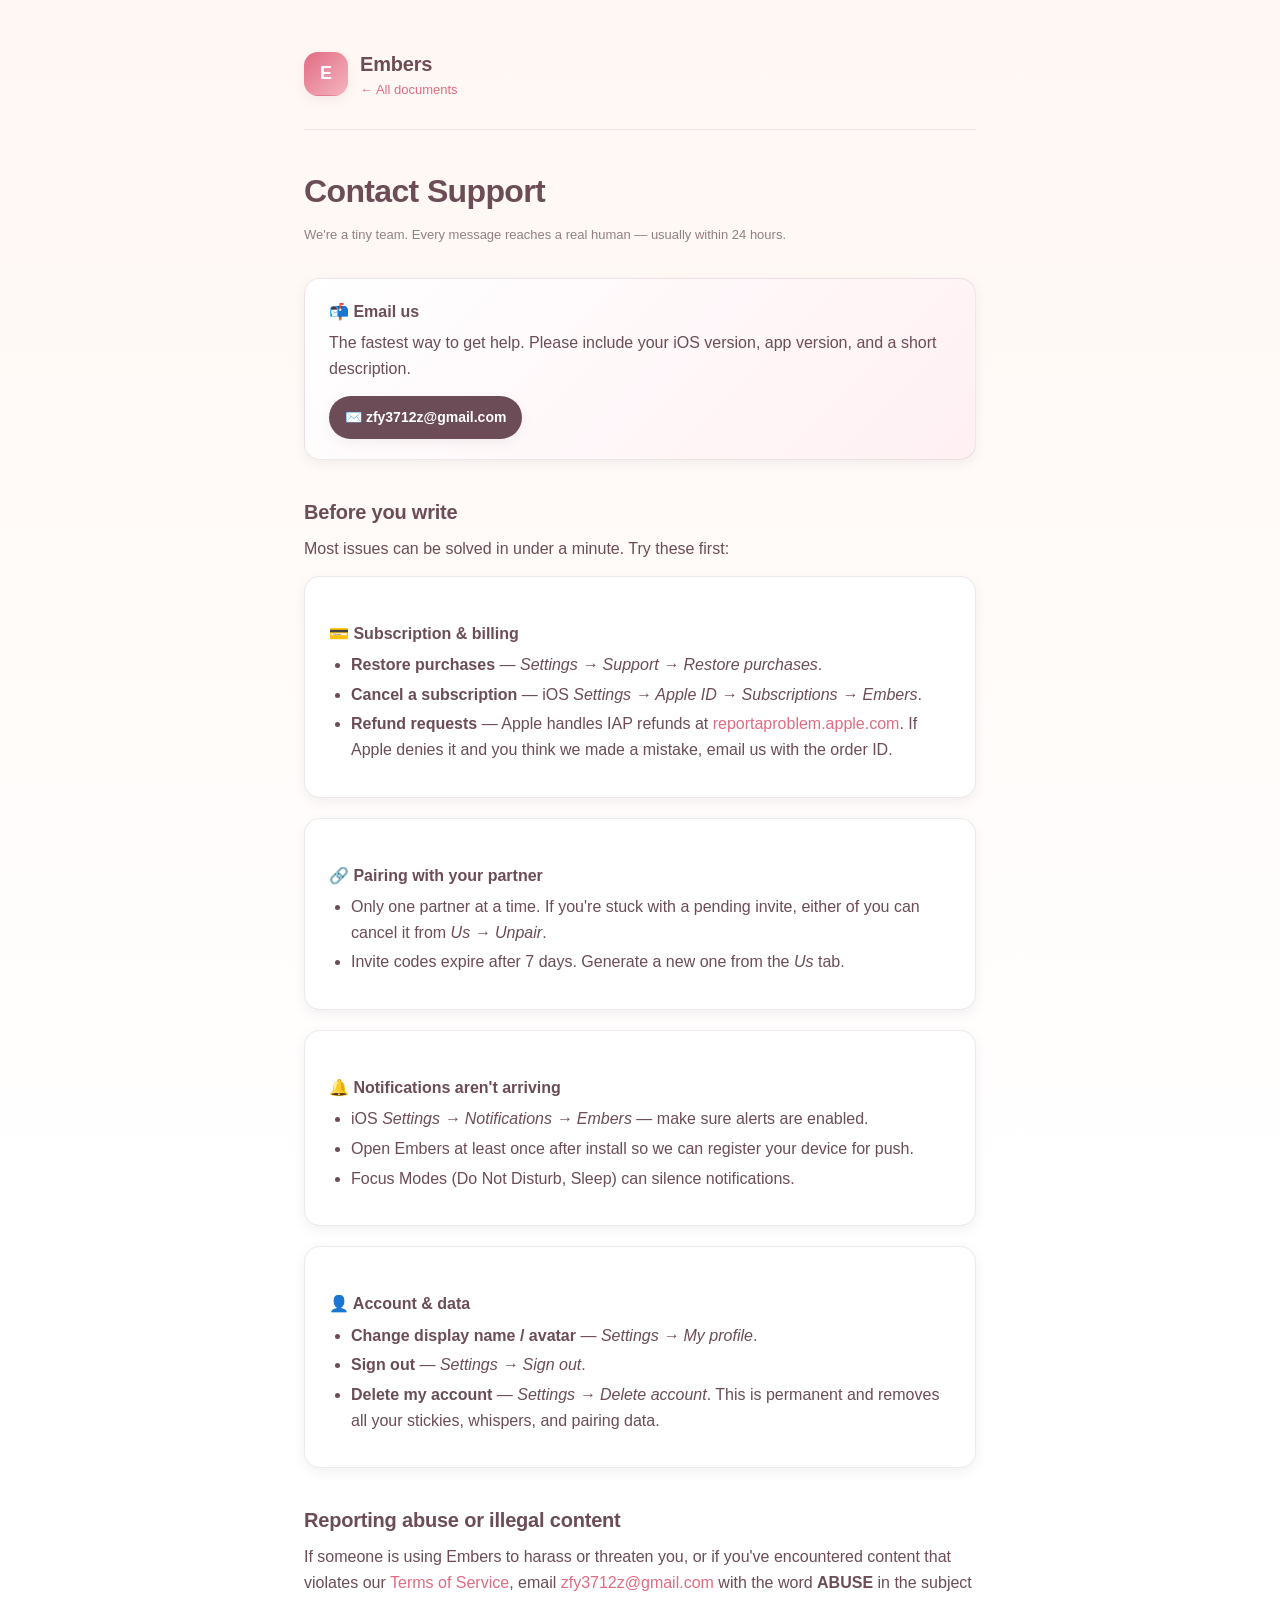
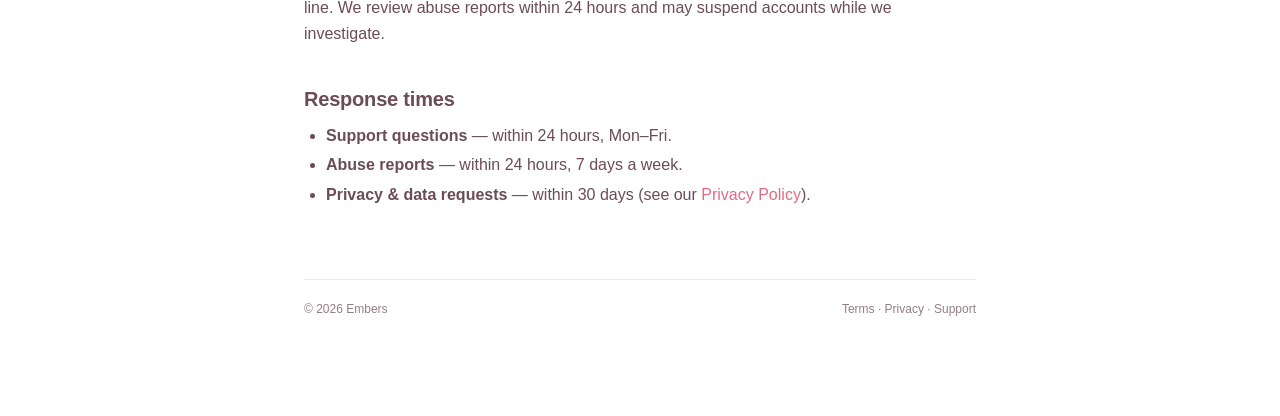
==== docs/support.html @ 567c4a61 "chore(pages): initial publish" ====
<!doctype html>
<html lang="en">
<head>
  <meta charset="utf-8" />
  <meta name="viewport" content="width=device-width, initial-scale=1" />
  <title>Embers · Contact Support</title>
  <meta name="description" content="Contact the Embers team — bugs, billing, account questions." />
  <meta name="theme-color" content="#FF8FA3" />
  <link rel="stylesheet" href="./assets/styles.css" />
</head>
<body>
  <main>
    <header class="brand">
      <a href="./index.html" class="logo" aria-label="Embers home">E</a>
      <div>
        <h1>Embers</h1>
        <p><a href="./index.html">← All documents</a></p>
      </div>
    </header>

    <h1 class="page-title">Contact Support</h1>
    <p class="page-meta">We're a tiny team. Every message reaches a real human — usually within 24 hours.</p>

    <div class="card cta">
      <h3 style="margin-top:0">📬 Email us</h3>
      <p>The fastest way to get help. Please include your iOS version, app version, and a short description.</p>
      <a class="email-chip" href="mailto:zfy3712z@gmail.com?subject=Embers%20Support">✉️ zfy3712z@gmail.com</a>
    </div>

    <h2>Before you write</h2>
    <p>Most issues can be solved in under a minute. Try these first:</p>

    <div class="card">
      <h3>💳 Subscription &amp; billing</h3>
      <ul>
        <li><strong>Restore purchases</strong> — <em>Settings → Support → Restore purchases</em>.</li>
        <li><strong>Cancel a subscription</strong> — iOS <em>Settings → Apple ID → Subscriptions → Embers</em>.</li>
        <li><strong>Refund requests</strong> — Apple handles IAP refunds at <a href="https://reportaproblem.apple.com" rel="noopener">reportaproblem.apple.com</a>. If Apple denies it and you think we made a mistake, email us with the order ID.</li>
      </ul>
    </div>

    <div class="card">
      <h3>🔗 Pairing with your partner</h3>
      <ul>
        <li>Only one partner at a time. If you're stuck with a pending invite, either of you can cancel it from <em>Us → Unpair</em>.</li>
        <li>Invite codes expire after 7 days. Generate a new one from the <em>Us</em> tab.</li>
      </ul>
    </div>

    <div class="card">
      <h3>🔔 Notifications aren't arriving</h3>
      <ul>
        <li>iOS <em>Settings → Notifications → Embers</em> — make sure alerts are enabled.</li>
        <li>Open Embers at least once after install so we can register your device for push.</li>
        <li>Focus Modes (Do Not Disturb, Sleep) can silence notifications.</li>
      </ul>
    </div>

    <div class="card">
      <h3>👤 Account &amp; data</h3>
      <ul>
        <li><strong>Change display name / avatar</strong> — <em>Settings → My profile</em>.</li>
        <li><strong>Sign out</strong> — <em>Settings → Sign out</em>.</li>
        <li><strong>Delete my account</strong> — <em>Settings → Delete account</em>. This is permanent and removes all your stickies, whispers, and pairing data.</li>
      </ul>
    </div>

    <h2>Reporting abuse or illegal content</h2>
    <p>If someone is using Embers to harass or threaten you, or if you've encountered content that violates our <a href="./terms.html">Terms of Service</a>, email <a href="mailto:zfy3712z@gmail.com?subject=Embers%20Abuse%20Report">zfy3712z@gmail.com</a> with the word <strong>ABUSE</strong> in the subject line. We review abuse reports within 24 hours and may suspend accounts while we investigate.</p>

    <h2>Response times</h2>
    <ul>
      <li><strong>Support questions</strong> — within 24 hours, Mon–Fri.</li>
      <li><strong>Abuse reports</strong> — within 24 hours, 7 days a week.</li>
      <li><strong>Privacy &amp; data requests</strong> — within 30 days (see our <a href="./privacy.html">Privacy Policy</a>).</li>
    </ul>

    <footer>
      <span>© <span id="year"></span> Embers</span>
      <span>
        <a href="./terms.html">Terms</a> ·
        <a href="./privacy.html">Privacy</a> ·
        <a href="./support.html">Support</a>
      </span>
    </footer>
  </main>
  <script>document.getElementById('year').textContent = new Date().getFullYear();</script>
</body>
</html>
---- docs/assets/styles.css ----
/*
 * Embers · GitHub Pages shared stylesheet
 *
 * Mirrors the in-app design tokens (rose / cream / chestnut) so the
 * hosted legal pages feel like an extension of the iOS app, not a
 * random boilerplate. Single file keeps the whole site fast — no JS,
 * no external fonts beyond the system stack.
 */

:root {
  --rose:           #FF8FA3;
  --rose-deep:      #E16B82;
  --blush:          #F5B5C1;
  --petal:          #FFEAEE;
  --cream:          #FFF7F3;
  --chestnut:       #6B4C57;
  --muted:          #947E85;
  --hairline:       rgba(0, 0, 0, 0.08);
  --surface:        #ffffff;
  --radius-sm:      8px;
  --radius-md:      16px;
  --radius-lg:      28px;
  --shadow-sm:      0 4px 12px rgba(107, 76, 87, 0.08);
  --shadow-md:      0 10px 28px rgba(107, 76, 87, 0.12);
}

* { box-sizing: border-box; }

html, body {
  margin: 0;
  padding: 0;
  font-family: -apple-system, BlinkMacSystemFont, "SF Pro Rounded",
               "SF Pro Text", "Segoe UI", Roboto, "Helvetica Neue",
               Arial, sans-serif;
  font-size: 16px;
  line-height: 1.6;
  color: var(--chestnut);
  background: linear-gradient(180deg, var(--cream) 0%, #ffffff 60%);
  -webkit-font-smoothing: antialiased;
  -moz-osx-font-smoothing: grayscale;
}

a {
  color: var(--rose-deep);
  text-decoration: none;
  border-bottom: 1px solid transparent;
  transition: border-color 180ms ease, color 180ms ease;
}
a:hover { border-bottom-color: var(--rose-deep); }

main {
  max-width: 720px;
  margin: 0 auto;
  padding: 48px 24px 96px;
}

/* --- Header / brand --- */

header.brand {
  display: flex;
  align-items: center;
  gap: 12px;
  padding-bottom: 28px;
  border-bottom: 1px solid var(--hairline);
  margin-bottom: 36px;
}
header.brand .logo {
  width: 44px;
  height: 44px;
  border-radius: 14px;
  background: linear-gradient(135deg, var(--rose-deep), var(--blush));
  display: grid;
  place-items: center;
  color: #ffffff;
  font-weight: 700;
  font-size: 18px;
  box-shadow: var(--shadow-sm);
}
header.brand h1 {
  font-size: 20px;
  font-weight: 700;
  margin: 0;
  letter-spacing: -0.01em;
}
header.brand p {
  margin: 0;
  font-size: 13px;
  color: var(--muted);
}

/* --- Typography --- */

h1.page-title {
  font-size: 32px;
  font-weight: 700;
  letter-spacing: -0.02em;
  margin: 0 0 8px;
}
.page-meta {
  font-size: 13px;
  color: var(--muted);
  margin: 0 0 32px;
}
h2 {
  font-size: 20px;
  font-weight: 600;
  margin: 36px 0 8px;
  letter-spacing: -0.01em;
}
h3 {
  font-size: 16px;
  font-weight: 600;
  margin: 24px 0 6px;
}
p { margin: 0 0 14px; }
ul, ol { padding-left: 22px; margin: 0 0 14px; }
li { margin-bottom: 4px; }

strong { color: var(--chestnut); }

/* --- Cards / callouts --- */

.card {
  background: var(--surface);
  border-radius: var(--radius-md);
  padding: 20px 24px;
  box-shadow: var(--shadow-sm);
  border: 1px solid var(--hairline);
  margin-bottom: 20px;
}
.card.cta {
  background: linear-gradient(135deg, #fff 0%, var(--petal) 140%);
}

.email-chip {
  display: inline-flex;
  align-items: center;
  gap: 8px;
  padding: 10px 16px;
  border-radius: 999px;
  background: var(--chestnut);
  color: #ffffff;
  font-weight: 600;
  font-size: 14px;
  box-shadow: var(--shadow-sm);
}
.email-chip:hover { border-bottom: none; color: #ffffff; opacity: 0.92; }

/* --- Index page grid --- */

.doc-grid {
  display: grid;
  grid-template-columns: 1fr;
  gap: 16px;
  margin-top: 24px;
}
@media (min-width: 680px) {
  .doc-grid { grid-template-columns: 1fr 1fr 1fr; }
}
.doc-card {
  display: block;
  padding: 22px;
  background: var(--surface);
  border-radius: var(--radius-md);
  box-shadow: var(--shadow-sm);
  border: 1px solid var(--hairline);
  color: var(--chestnut);
  transition: transform 180ms ease, box-shadow 180ms ease;
}
.doc-card:hover {
  transform: translateY(-2px);
  box-shadow: var(--shadow-md);
  border-bottom: 1px solid var(--hairline);
}
.doc-card .emoji { font-size: 28px; display: block; margin-bottom: 10px; }
.doc-card h3 { margin: 0 0 4px; font-size: 17px; }
.doc-card p  { margin: 0; font-size: 13px; color: var(--muted); }

/* --- Footer --- */

footer {
  margin-top: 72px;
  padding-top: 20px;
  border-top: 1px solid var(--hairline);
  font-size: 12px;
  color: var(--muted);
  display: flex;
  flex-wrap: wrap;
  gap: 8px 16px;
  justify-content: space-between;
}
footer a { color: var(--muted); }
footer a:hover { color: var(--chestnut); border-bottom-color: var(--chestnut); }
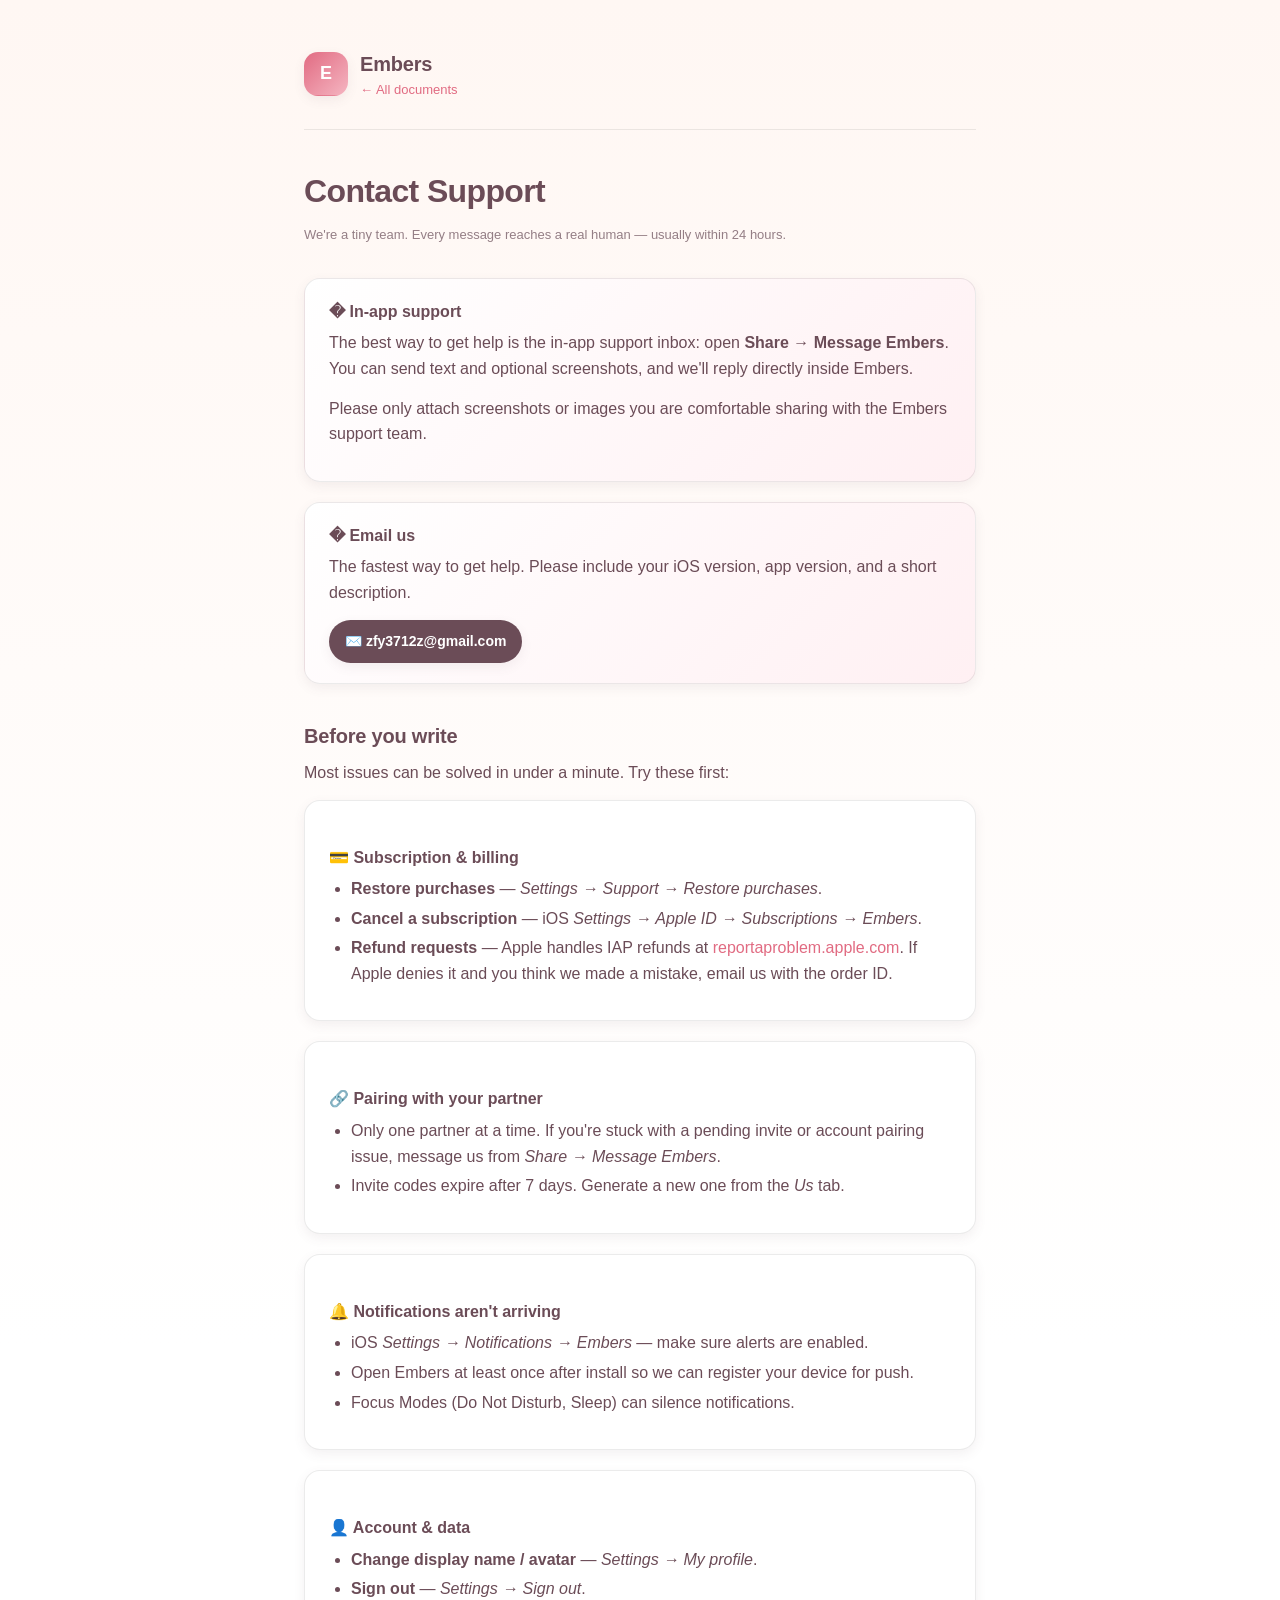
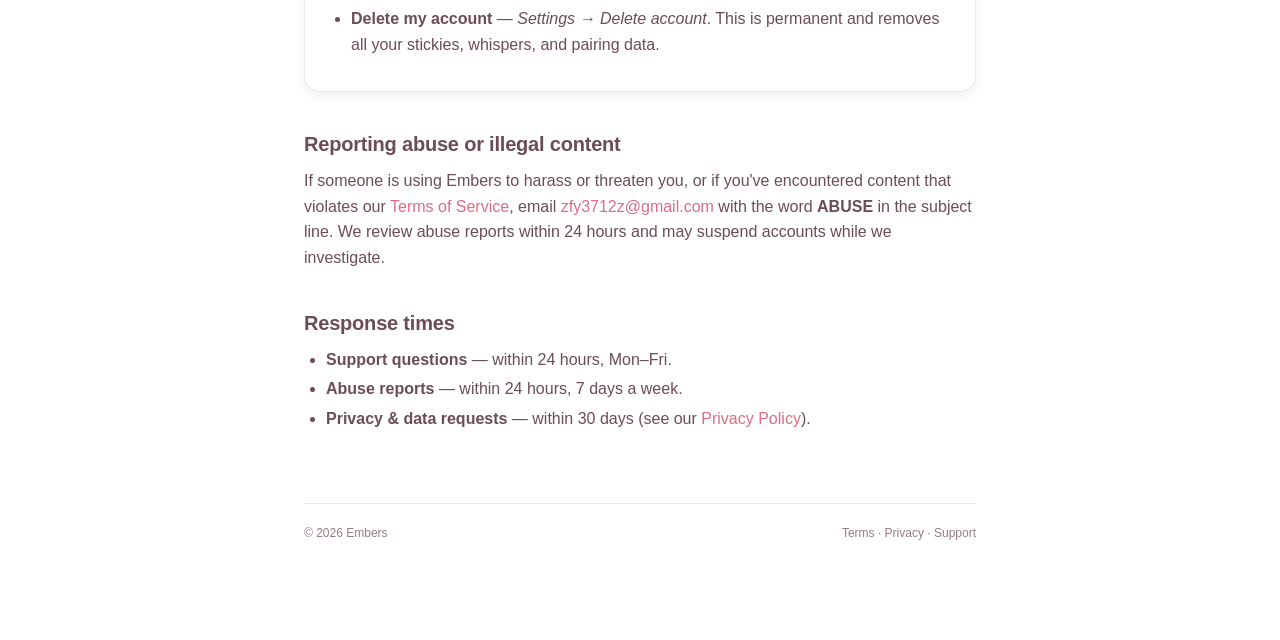
==== commit f2977365: "chore(pages): update support privacy disclosures" ====
--- a/docs/support.html
+++ b/docs/support.html
@@ -22,7 +22,13 @@
     <p class="page-meta">We're a tiny team. Every message reaches a real human — usually within 24 hours.</p>
 
     <div class="card cta">
-      <h3 style="margin-top:0">📬 Email us</h3>
+      <h3 style="margin-top:0">� In-app support</h3>
+      <p>The best way to get help is the in-app support inbox: open <strong>Share → Message Embers</strong>. You can send text and optional screenshots, and we'll reply directly inside Embers.</p>
+      <p>Please only attach screenshots or images you are comfortable sharing with the Embers support team.</p>
+    </div>
+
+    <div class="card cta">
+      <h3 style="margin-top:0">� Email us</h3>
       <p>The fastest way to get help. Please include your iOS version, app version, and a short description.</p>
       <a class="email-chip" href="mailto:zfy3712z@gmail.com?subject=Embers%20Support">✉️ zfy3712z@gmail.com</a>
     </div>
@@ -42,7 +48,7 @@
     <div class="card">
       <h3>🔗 Pairing with your partner</h3>
       <ul>
-        <li>Only one partner at a time. If you're stuck with a pending invite, either of you can cancel it from <em>Us → Unpair</em>.</li>
+        <li>Only one partner at a time. If you're stuck with a pending invite or account pairing issue, message us from <em>Share → Message Embers</em>.</li>
         <li>Invite codes expire after 7 days. Generate a new one from the <em>Us</em> tab.</li>
       </ul>
     </div>
